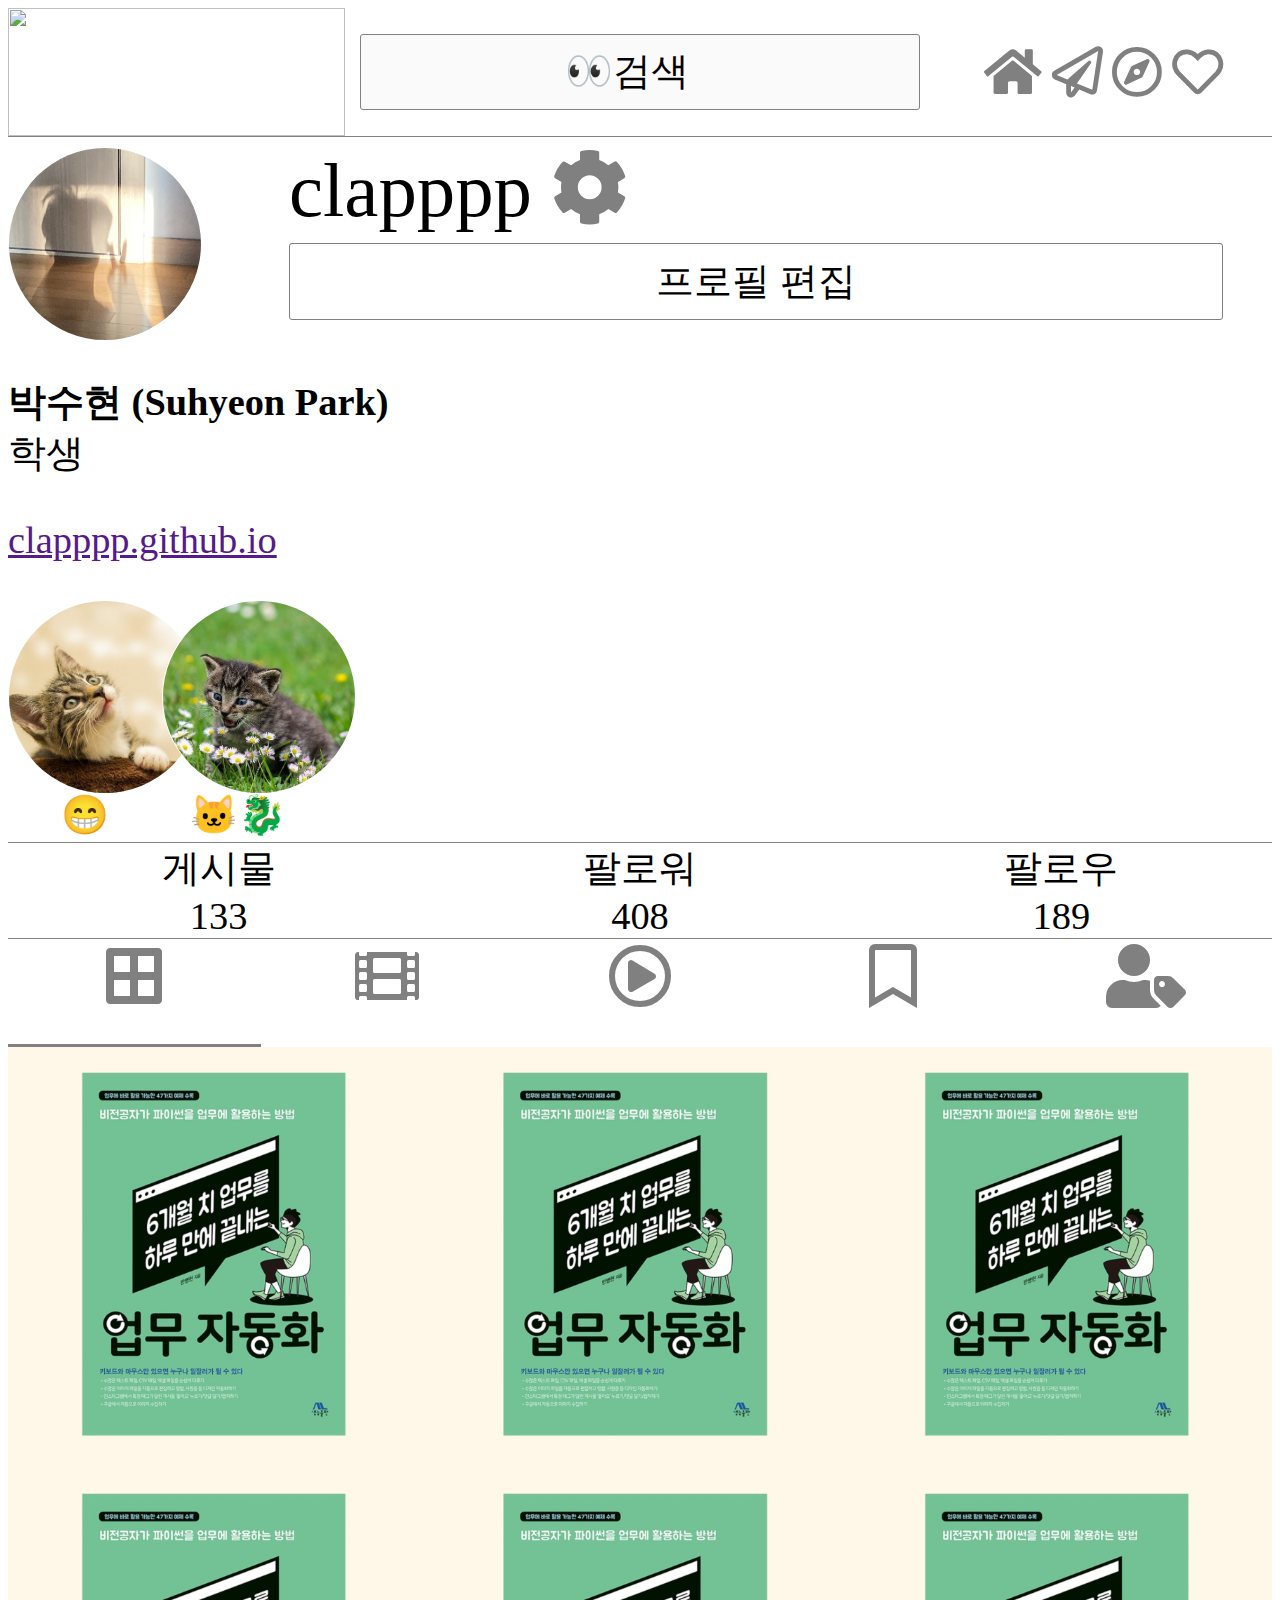
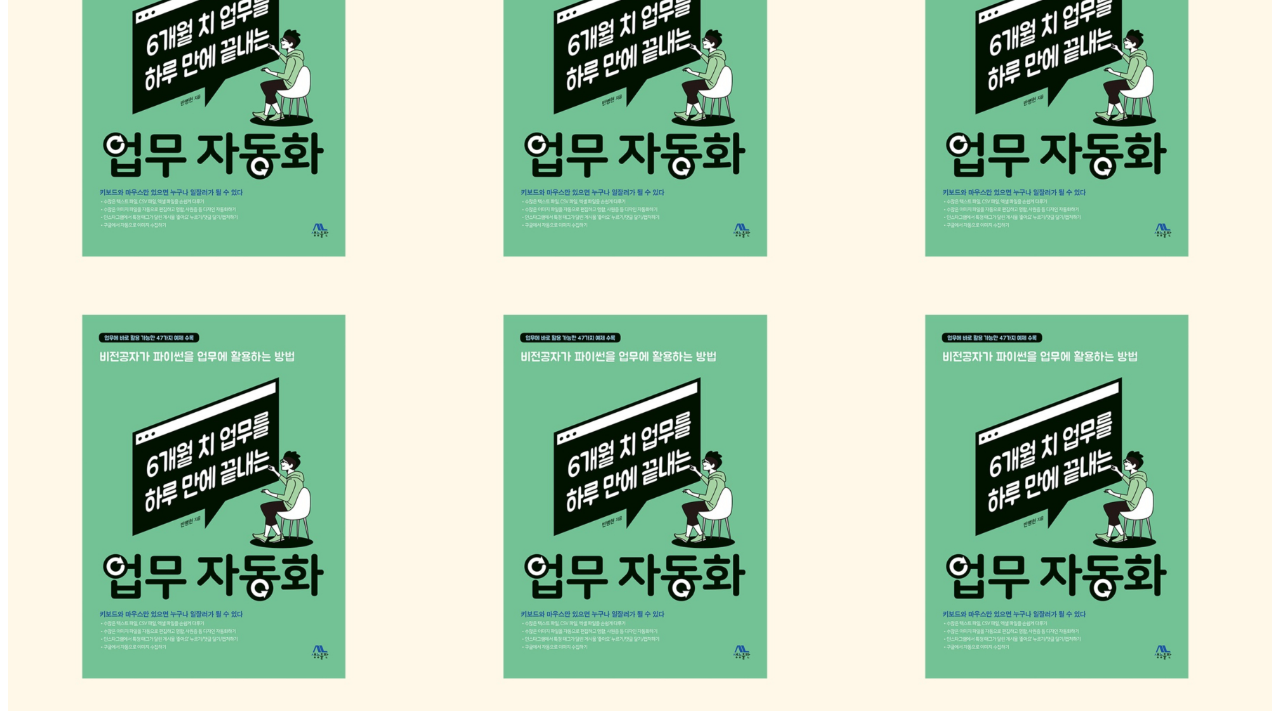
==== main.html @ b0ec4bf8 "." ====
<html>
    <head>
        <link href="https://pro.fontawesome.com/releases/v5.10.0/css/all.css" rel="stylesheet"/>
        <link href="style.css" rel="stylesheet">
    </head>
    <body>
        
        <div id="top">
            <img src="https://www.instagram.com/static/images/web/mobile_nav_type_logo.png/735145cfe0a4.png"/>
            <input value="👀검색" type="search"/>
            <div><i class="fas fa-home"></i>
                <i class="far fa-paper-plane"></i>
                <i class="far fa-compass"></i>
                <i class="far fa-heart"></i></div>     
        </div>
        <div id="profile">
            <div id="profile_pic">
                <img src="profile.jpg"/ class="circle_pic">
            </div>
            <div id="profile_info">
                <div id="id">clapppp <i class="fas fa-cog"></i></div>
                <button>프로필 편집</button>
            </div>
        </div>
        <div>    
            <p>
                <strong>
                    박수현 (Suhyeon Park)
                </strong><br/>
                학생
            </p>
            <p>
                <a href=""https://github.com/clapppp">
                    clapppp.github.io
                </a>
            </p>
        </div>
        <div id="highlight_area">
            <div class="highlight">
                <div class="highlight_pic">
                    <img src="hl 1.jpg"/ class="circle_pic">
                </div>
                <div>
                    😁
                </div>
            </div>
            <div class="highlight">
                <div class="highlight_pic">
                    <img src="hl 2.jpg"/ class="circle_pic">
                </div>
                <div>
                    🐱‍🐉
                </div>
            </div>
            <div></div>
        </div>
        <div id="stat_bar">
            <div class="stat">
                게시물<br/>
                133
            </div>
            <div class="stat">
                팔로워<br/>
                408
            </div>
            <div class="stat">
                팔로우<br/>
                189
            </div>
        </div>
        <div id="sub_icons">
            <div class="selected">
                <i class="fas fa-border-all"></i>
            </div>
            <div>
                <i class="fas fa-film"></i>
            </div>
            <div>
                <i class="far fa-play-circle"></i>
            </div>
            <div>
                <i class="far fa-bookmark"></i>
            </div>
            <div>
                <i class="fas fa-user-tag"></i>
            </div>
        </div>
        <div>
            <div class="thumbnail_grid">
                <img src="1.jpg" class="thumbnail"/>
                <img src="1.jpg" class="thumbnail"/>
                <img src="1.jpg" class="thumbnail"/>
            </div>
            <div class="thumbnail_grid">
                <img src="1.jpg" class="thumbnail"/>
                <img src="1.jpg" class="thumbnail"/>
                <img src="1.jpg" class="thumbnail"/>
            </div>
            <div class="thumbnail_grid">
                <img src="1.jpg" class="thumbnail"/>
                <img src="1.jpg" class="thumbnail"/>
                <img src="1.jpg" class="thumbnail"/>
            </div>
        </div>
    </body>
</html>
---- style.css ----
h2{
}
.highlight{
}
#profile{
}
.thumbnail_grid{
    display:grid;
    grid-template-columns: 1fr 1fr 1fr;
}
.thumbnail{
    width:100%;
}
#stat_bar{
    display:grid;
    grid-template-columns:  1fr 1fr 1fr;
    border-top: 1px solid gray;
    border-bottom: 1px solid gray;
    margin-bottom: 5px;
    margin-top: 5px;
}
.stat{
    text-align: center;
}
.circle_pic{
    border: solid white 1px;
    border-radius: 50%;
    width: 100%;
    height: 100%;
    object-fit: cover;
}
#profile_pic{
    width: 15vw;
    height: 15vw;
}
.highlight_pic{
    width: 15vw;
    height: 15vw;
    margin-left: auto;
    margin-right: auto;
}
#highlight_area{
    display: grid;
    grid-template-columns: 12vw 12vw 1fr;
}
.highlight{
    text-align: center;
}
#profile{
    display: grid;
    grid-template-columns: 1fr 3.5fr;
}
#profile_info{
    display: grid;
    grid-template-rows: 1fr 1fr;
    height: 15vw;
}
#id{
    font-size: 6vw;
    font-weight: 100;
}
button{
    height: 80%;
    width: 95%;
    
    font-size: 3vw;
    background-color: white;
    border: solid gray 1px;
    border-radius: 3px;
}
#top{
    display: grid;
    grid-template-columns: 4fr 7fr 4fr;
    height: 10vw;
    min-height: 10vw;
    border-bottom: solid gray 0.1px;
    margin-bottom: 10px;
}
#top img{
    margin-left: auto;
    margin-right: auto;
    height: 100%;
    object-fit: contain;
}
#top input{
    height: 60%;
    width: 95%;
    margin-top: auto;
    margin-bottom: auto;
    margin-left: auto;
    margin-right: auto;
    text-align: center;
    background-color: rgb(250, 250, 250);
    border: solid gray 1px;
    border-radius: 3px;
    font-size: 3vw;
    font-weight: 100;
}
i{
    color: gray;
}

#top i{
    font-size: 4vw;
}
#top div{
    text-align: center;
    padding-top: 3vw;
}
#sub_icons{
    display: grid;
    grid-template-columns: 1fr 1fr 1fr 1fr 1fr;
    text-align: center;
    font-size: 5vw;
    height: 8vw;
}
.selected{
    border-bottom: solid gray 3px;
}
body{
    font-size: 3vw;
}
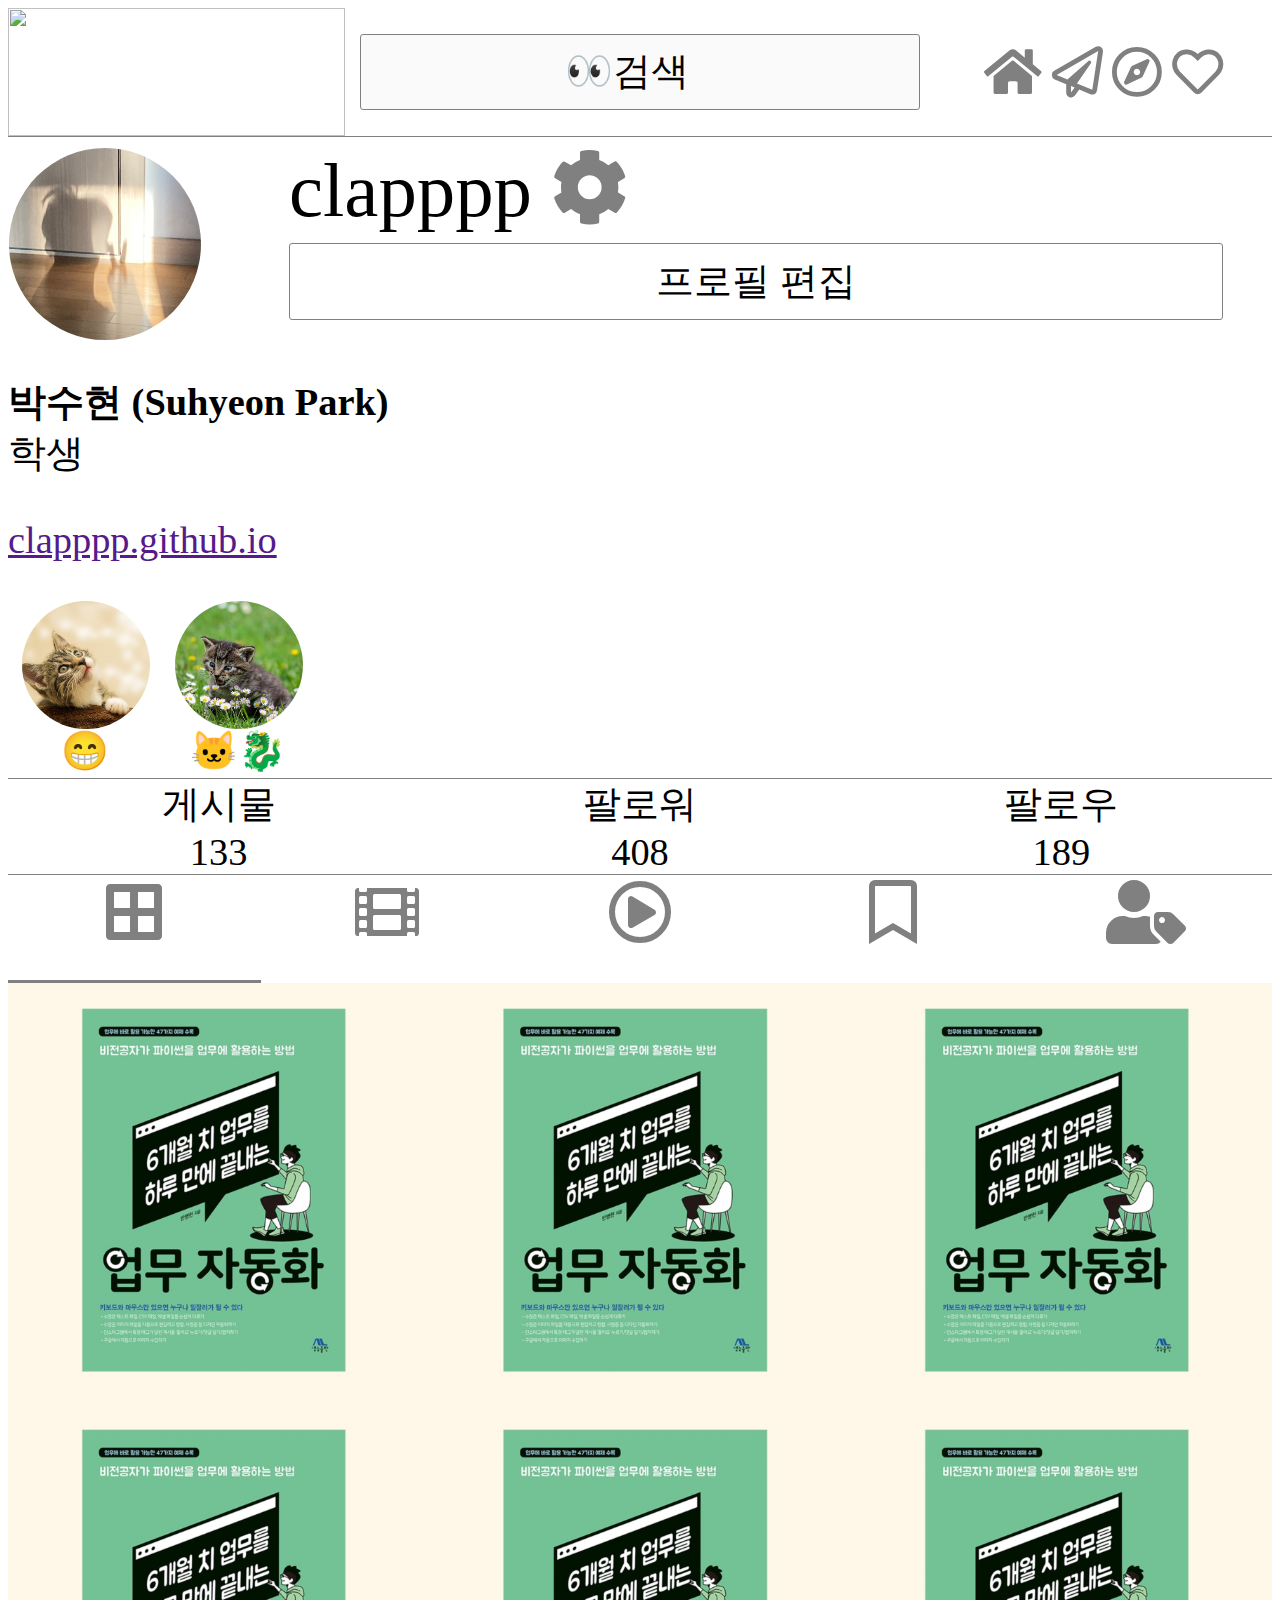
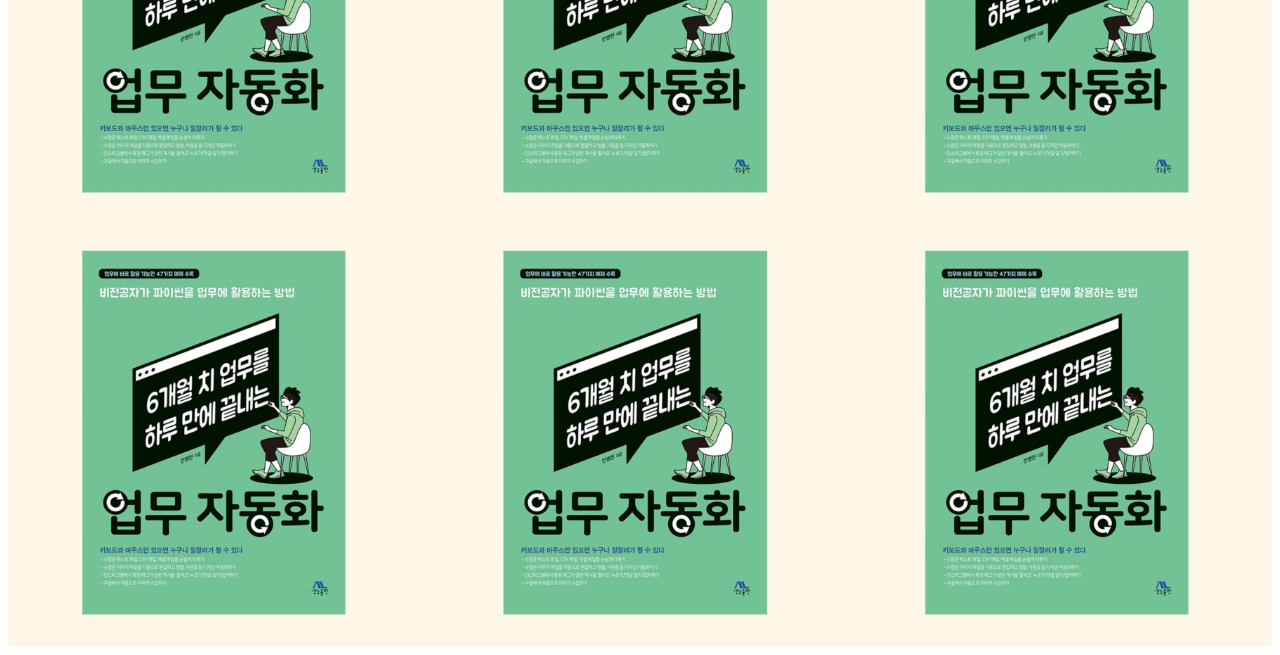
==== commit dea0f419: "." ====
--- a/main.html
+++ b/main.html
@@ -4,7 +4,10 @@
         <link href="style.css" rel="stylesheet">
     </head>
     <body>
-        
+        <script>
+            console.log("test")
+            alert("오늘 기분은 어떠신가요?")
+        </script>
         <div id="top">
             <img src="https://www.instagram.com/static/images/web/mobile_nav_type_logo.png/735145cfe0a4.png"/>
             <input value="👀검색" type="search"/>
--- a/style.css
+++ b/style.css
@@ -34,8 +34,8 @@
     height: 15vw;
 }
 .highlight_pic{
-    width: 15vw;
-    height: 15vw;
+    width: 10vw;
+    height: 10vw;
     margin-left: auto;
     margin-right: auto;
 }
